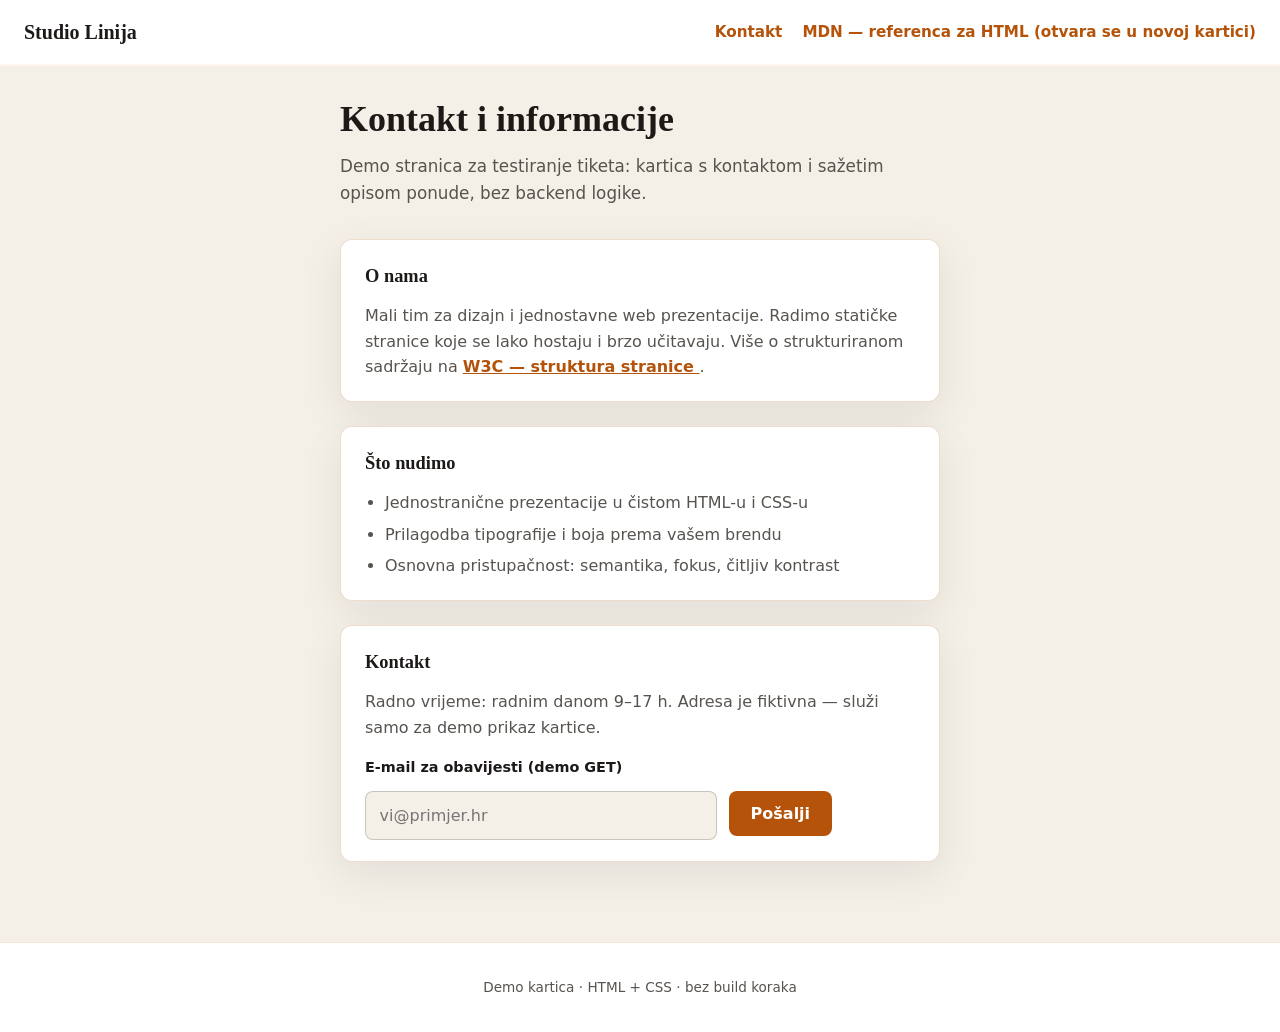
==== kontakt/index.html @ 10f78e24 "PROP-253: Kartica kontakt / info (HTML + CSS) Statička stranica u kontakt/: HTML5 i lang, viewport i" ====
<!DOCTYPE html>
<html lang="hr">
  <head>
    <meta charset="utf-8" />
    <meta name="viewport" content="width=device-width, initial-scale=1" />
    <title>Kontakt — demo kartica</title>
    <link rel="stylesheet" href="styles.css" />
  </head>
  <body>
    <header class="site-header">
      <span class="brand">Studio Linija</span>
      <nav class="nav" aria-label="Brza navigacija">
        <a href="#kontakt">Kontakt</a>
        <a
          href="https://developer.mozilla.org/hr/docs/Web/HTML"
          target="_blank"
          rel="noopener noreferrer"
        >
          MDN — referenca za HTML (otvara se u novoj kartici)
        </a>
      </nav>
    </header>

    <main>
      <h1>Kontakt i informacije</h1>
      <p class="lead">
        Demo stranica za testiranje tiketa: kartica s kontaktom i sažetim opisom
        ponude, bez backend logike.
      </p>

      <section class="panel" aria-labelledby="o-nama">
        <h2 id="o-nama">O nama</h2>
        <p>
          Mali tim za dizajn i jednostavne web prezentacije. Radimo statičke
          stranice koje se lako hostaju i brzo učitavaju. Više o strukturiranom
          sadržaju na
          <a
            class="inline-link"
            href="https://www.w3.org/WAI/tutorials/page-structure/"
            target="_blank"
            rel="noopener noreferrer"
            aria-label="W3C vodič za strukturu stranice i pristupačnost (eng.)"
          >
            W3C — struktura stranice
          </a>.
        </p>
      </section>

      <section class="panel" aria-labelledby="sto-nudimo">
        <h2 id="sto-nudimo">Što nudimo</h2>
        <ul class="feature-list">
          <li>Jednostranične prezentacije u čistom HTML-u i CSS-u</li>
          <li>Prilagodba tipografije i boja prema vašem brendu</li>
          <li>Osnovna pristupačnost: semantika, fokus, čitljiv kontrast</li>
        </ul>
      </section>

      <section class="panel" id="kontakt" aria-labelledby="kontakt-naslov">
        <h2 id="kontakt-naslov">Kontakt</h2>
        <p>
          Radno vrijeme: radnim danom 9–17 h. Adresa je fiktivna — služi samo za
          demo prikaz kartice.
        </p>
        <form class="contact-form" action="#" method="get">
          <label for="email">E-mail za obavijesti (demo GET)</label>
          <input
            id="email"
            name="email"
            type="email"
            placeholder="vi@primjer.hr"
            autocomplete="email"
          />
          <button type="submit">Pošalji</button>
        </form>
      </section>
    </main>

    <footer class="site-footer">
      <p>Demo kartica · HTML + CSS · bez build koraka</p>
    </footer>
  </body>
</html>
---- kontakt/styles.css ----
:root {
  --bg: #f4f0e8;
  --surface: #ffffff;
  --text: #1c1917;
  --muted: #57534e;
  --accent: #b45309;
  --accent-soft: #fff7ed;
  --radius: 12px;
  --shadow: 0 12px 40px rgba(28, 25, 23, 0.08);
  --font: "Georgia", "Times New Roman", serif;
  --font-ui: "Segoe UI", system-ui, sans-serif;
}

*,
*::before,
*::after {
  box-sizing: border-box;
}

html {
  overflow-x: clip;
}

body {
  margin: 0;
  min-height: 100vh;
  font-family: var(--font-ui);
  background: var(--bg);
  color: var(--text);
  line-height: 1.6;
}

a {
  color: var(--accent);
}

a:hover {
  text-decoration-thickness: 2px;
}

a:focus-visible {
  outline: 2px solid var(--accent);
  outline-offset: 3px;
  border-radius: 2px;
}

.site-header {
  display: flex;
  flex-wrap: wrap;
  align-items: center;
  justify-content: space-between;
  gap: 1rem;
  padding: 1rem 1.5rem;
  background: var(--surface);
  border-bottom: 2px solid var(--accent-soft);
}

.brand {
  font-family: var(--font);
  font-weight: 700;
  font-size: 1.25rem;
  color: var(--text);
}

.nav {
  display: flex;
  flex-wrap: wrap;
  gap: 1.25rem;
}

.nav a {
  font-size: 0.95rem;
  font-weight: 600;
  text-decoration: none;
}

main {
  max-width: 40rem;
  margin: 0 auto;
  padding: 2rem 1.25rem 3.5rem;
}

h1 {
  font-family: var(--font);
  font-size: clamp(1.75rem, 4vw, 2.25rem);
  font-weight: 700;
  margin: 0 0 0.75rem;
  line-height: 1.2;
  color: var(--text);
}

.lead {
  margin: 0 0 2rem;
  color: var(--muted);
  font-size: 1.05rem;
}

.panel {
  background: var(--surface);
  border: 1px solid rgba(180, 83, 9, 0.2);
  border-radius: var(--radius);
  box-shadow: var(--shadow);
  padding: 1.35rem 1.5rem;
  margin-bottom: 1.5rem;
}

.panel h2 {
  font-family: var(--font);
  font-size: 1.15rem;
  margin: 0 0 0.75rem;
  color: var(--text);
}

.panel p {
  margin: 0;
  color: var(--muted);
}

.feature-list {
  margin: 0;
  padding-left: 1.25rem;
  color: var(--muted);
}

.feature-list li {
  margin-bottom: 0.35rem;
}

.feature-list li:last-child {
  margin-bottom: 0;
}

.inline-link {
  font-weight: 600;
}

.contact-form {
  display: flex;
  flex-direction: column;
  gap: 0.75rem;
  margin-top: 1rem;
}

.contact-form label {
  font-size: 0.9rem;
  font-weight: 600;
  color: var(--text);
}

.contact-form input {
  width: 100%;
  max-width: 22rem;
  padding: 0.65rem 0.85rem;
  border: 1px solid rgba(28, 25, 23, 0.2);
  border-radius: calc(var(--radius) - 4px);
  font: inherit;
  background: var(--bg);
  color: var(--text);
}

.contact-form input:focus-visible {
  outline: 2px solid var(--accent);
  outline-offset: 2px;
}

.contact-form button {
  align-self: flex-start;
  padding: 0.6rem 1.35rem;
  border: none;
  border-radius: calc(var(--radius) - 4px);
  background: var(--accent);
  color: #fff;
  font: inherit;
  font-weight: 600;
  cursor: pointer;
}

.contact-form button:hover {
  filter: brightness(1.05);
}

.contact-form button:focus-visible {
  outline: 2px solid var(--text);
  outline-offset: 2px;
}

.site-footer {
  padding: 1.25rem 1.5rem;
  text-align: center;
  font-size: 0.85rem;
  color: var(--muted);
  background: var(--surface);
  border-top: 1px solid rgba(180, 83, 9, 0.15);
}

@media (min-width: 480px) {
  .contact-form {
    flex-direction: row;
    flex-wrap: wrap;
    align-items: flex-end;
  }

  .contact-form label {
    flex: 1 1 100%;
  }

  .contact-form input {
    flex: 1 1 12rem;
  }
}
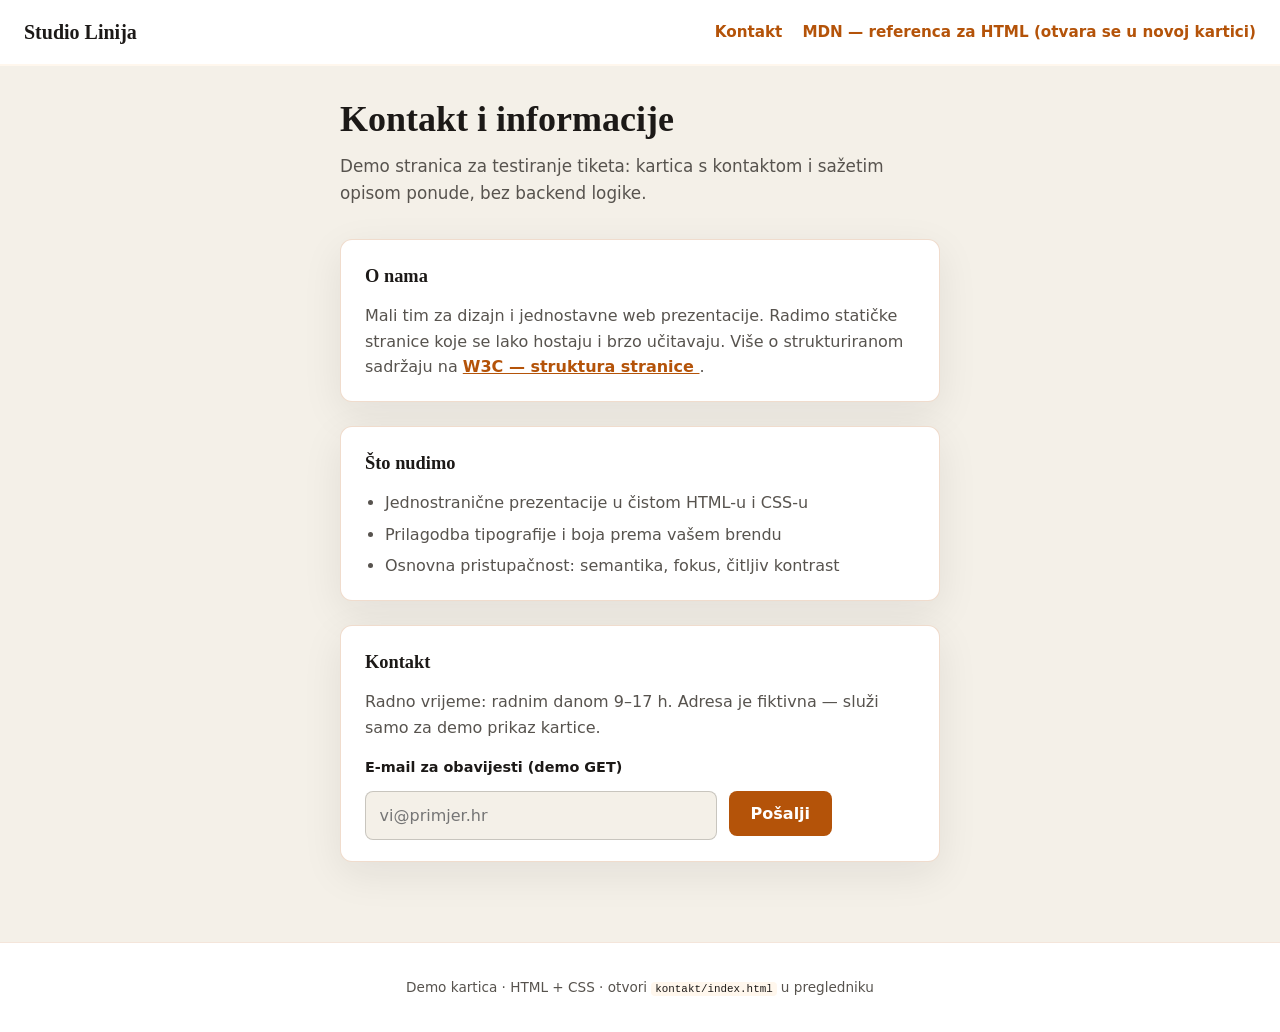
==== commit a223d1aa: "chore: sitne promjene na kontakt demu - skip link + id/main-content za brzi skok na sadržaj - theme-" ====
--- a/kontakt/index.html
+++ b/kontakt/index.html
@@ -3,10 +3,13 @@
   <head>
     <meta charset="utf-8" />
     <meta name="viewport" content="width=device-width, initial-scale=1" />
+    <meta name="theme-color" content="#f4f0e8" />
+    <meta name="description" content="Demo kontakt kartica — statički HTML i CSS." />
     <title>Kontakt — demo kartica</title>
     <link rel="stylesheet" href="styles.css" />
   </head>
   <body>
+    <a class="skip-link" href="#main-content">Preskoči na sadržaj</a>
     <header class="site-header">
       <span class="brand">Studio Linija</span>
       <nav class="nav" aria-label="Brza navigacija">
@@ -21,7 +24,7 @@
       </nav>
     </header>
 
-    <main>
+    <main id="main-content" tabindex="-1">
       <h1>Kontakt i informacije</h1>
       <p class="lead">
         Demo stranica za testiranje tiketa: kartica s kontaktom i sažetim opisom
@@ -76,7 +79,7 @@
     </main>
 
     <footer class="site-footer">
-      <p>Demo kartica · HTML + CSS · bez build koraka</p>
+      <p>Demo kartica · HTML + CSS · otvori <code>kontakt/index.html</code> u pregledniku</p>
     </footer>
   </body>
 </html>
--- a/kontakt/styles.css
+++ b/kontakt/styles.css
@@ -22,12 +22,41 @@
 }
 
 body {
+  position: relative;
   margin: 0;
   min-height: 100vh;
   font-family: var(--font-ui);
   background: var(--bg);
   color: var(--text);
   line-height: 1.6;
+}
+
+.skip-link {
+  position: absolute;
+  left: 1rem;
+  top: 1rem;
+  z-index: 100;
+  padding: 0.45rem 0.9rem;
+  background: var(--accent);
+  color: #fff;
+  text-decoration: none;
+  font-weight: 600;
+  font-size: 0.9rem;
+  border-radius: calc(var(--radius) - 6px);
+  transform: translateY(-200%);
+  transition: transform 0.15s ease;
+}
+
+.skip-link:focus {
+  transform: translateY(0);
+  outline: 2px solid var(--text);
+  outline-offset: 2px;
+}
+
+@media (prefers-reduced-motion: reduce) {
+  .skip-link {
+    transition: none;
+  }
 }
 
 a {
@@ -78,6 +107,11 @@
   max-width: 40rem;
   margin: 0 auto;
   padding: 2rem 1.25rem 3.5rem;
+  scroll-margin-top: 1rem;
+}
+
+main:focus {
+  outline: none;
 }
 
 h1 {
@@ -173,10 +207,17 @@
   font: inherit;
   font-weight: 600;
   cursor: pointer;
+  transition: filter 0.15s ease;
 }
 
 .contact-form button:hover {
   filter: brightness(1.05);
+}
+
+@media (prefers-reduced-motion: reduce) {
+  .contact-form button {
+    transition: none;
+  }
 }
 
 .contact-form button:focus-visible {
@@ -191,6 +232,14 @@
   color: var(--muted);
   background: var(--surface);
   border-top: 1px solid rgba(180, 83, 9, 0.15);
+}
+
+.site-footer code {
+  font-size: 0.8em;
+  padding: 0.1em 0.35em;
+  border-radius: 4px;
+  background: var(--accent-soft);
+  color: var(--text);
 }
 
 @media (min-width: 480px) {
